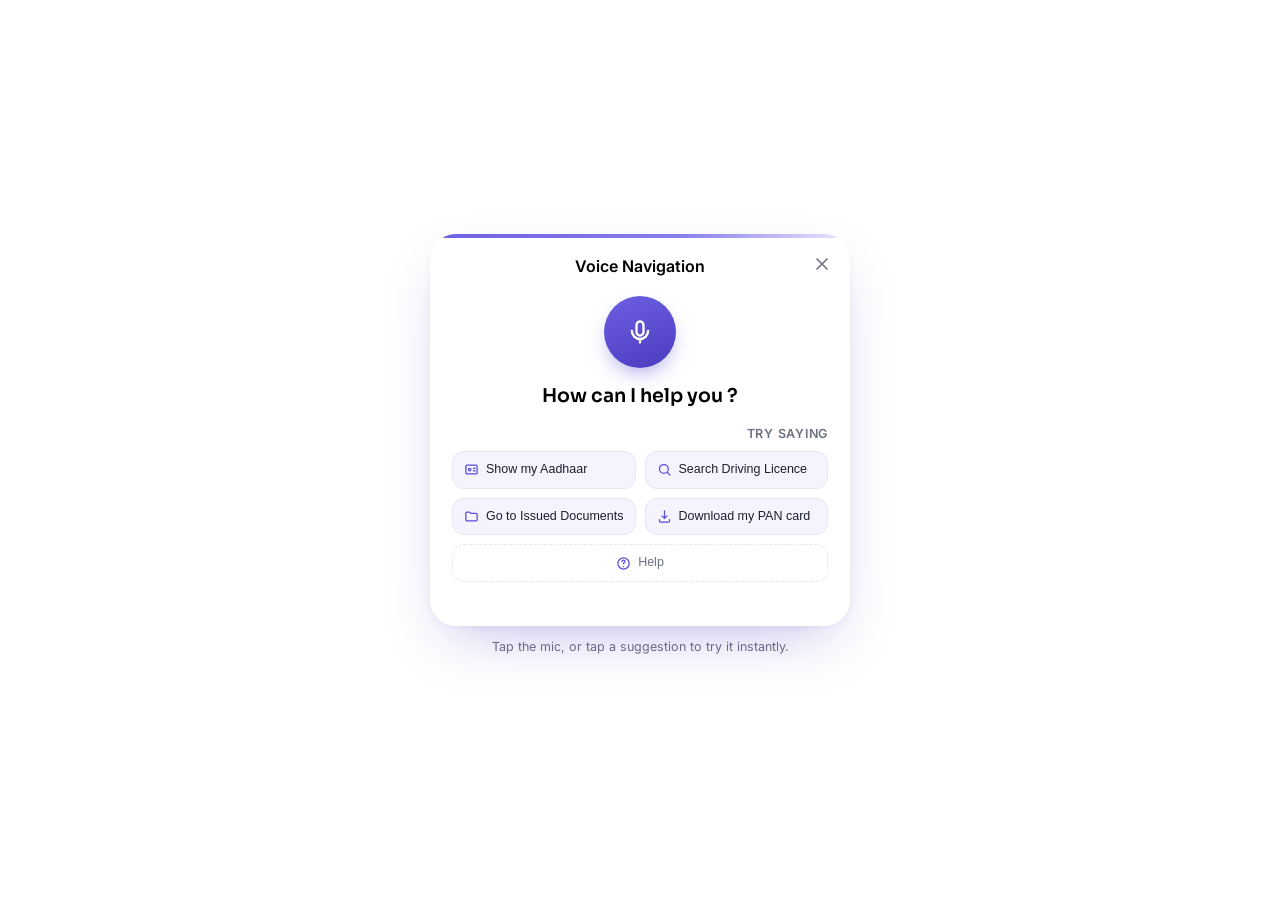
==== voice-ui/index.html @ 9d2f9cb1 "screens" ====
<!DOCTYPE html>
<html lang="en">
<head>
<meta charset="UTF-8">
<meta name="viewport" content="width=device-width, initial-scale=1.0">
<title>Voice Navigation</title>
<link rel="preconnect" href="https://fonts.googleapis.com">
<link rel="preconnect" href="https://fonts.gstatic.com" crossorigin>
<link href="https://fonts.googleapis.com/css2?family=Sora:wght@500;600;700&family=Inter:wght@400;500;600&display=swap" rel="stylesheet">
<link rel="stylesheet" href="style.css">
</head>
<body class="flex items-center justify-center py-40px min-h-100vh">

<div class="stage">
  <div class="card relative w-full bg-white rounded-26px shadow-lg min-h-392px" id="card">

    <!-- IDLE -->
    <div class="panel flex-col items-center text-center" id="panel-idle">
      <div class="card-header flex items-center justify-between mb-4px">
        <span class="card-title font-weight-600">Voice Navigation</span>
        <button class="close-btn border-0 bg-transparent cursor-pointer p-0" aria-label="Close" id="closeBtn">
        
          <svg viewBox="0 0 24 24" fill="none" stroke="currentColor" stroke-width="2" stroke-linecap="round" stroke-linejoin="round" class="w-20px h-20px text-ink-500">
            <path d="M18 6 6 18M6 6l12 12"/>
          </svg>
       </button>
      </div>

      <button class="idle-avatar relative rounded-full bg-gradient-purple flex-center cursor-pointer border-0 p-0 w-72px h-72px m-16px-0 shadow-md" id="micAvatar" aria-label="Start voice navigation">
        <svg viewBox="0 0 24 24" fill="none" stroke="white" stroke-width="2" stroke-linecap="round" stroke-linejoin="round" class="w-28px h-28px">
          <path d="M12 15a3 3 0 0 0 3-3V6a3 3 0 0 0-6 0v6a3 3 0 0 0 3 3Z"/>
          <path d="M19 11a7 7 0 0 1-14 0M12 18v3"/>
        </svg>
      </button>

      <h2 class="heading font-600-19px m-0-0-18px">How can I help you ?</h2>

      <span class="try-label ml-auto font-12-5px font-weight-600 text-ink-500 text-uppercase tracking-06em mb-10px">Try saying</span>
      <div class="chip-grid w-full grid grid-cols-2 gap-9px mb-9px" id="chipGrid">
        <button class="chip flex items-center gap-7px p-11px bg-purple-050 border-1px rounded-12px font-12-5px font-weight-500 text-ink-900 text-left cursor-pointer transition-all line-height-1-25" data-command="Show my Aadhaar">
          <svg viewBox="0 0 24 24" fill="none" stroke="currentColor" stroke-width="2" stroke-linecap="round" stroke-linejoin="round" class="w-15px h-15px shrink-0 text-purple-600"><rect x="3" y="5" width="18" height="14" rx="2"/><circle cx="9" cy="12" r="2"/><path d="M15 10h3M15 14h3"/></svg>
          Show my Aadhaar
        </button>
        <button class="chip flex items-center gap-7px p-11px bg-purple-050 border-1px rounded-12px font-12-5px font-weight-500 text-ink-900 text-left cursor-pointer transition-all line-height-1-25" data-command="Search Driving Licence">
          <svg viewBox="0 0 24 24" fill="none" stroke="currentColor" stroke-width="2" stroke-linecap="round" stroke-linejoin="round" class="w-15px h-15px shrink-0 text-purple-600"><circle cx="11" cy="11" r="7"/><path d="m21 21-4.3-4.3"/></svg>
          Search Driving Licence
        </button>
        <button class="chip flex items-center gap-7px p-11px bg-purple-050 border-1px rounded-12px font-12-5px font-weight-500 text-ink-900 text-left cursor-pointer transition-all line-height-1-25" data-command="Go to Issued Documents">
          <svg viewBox="0 0 24 24" fill="none" stroke="currentColor" stroke-width="2" stroke-linecap="round" stroke-linejoin="round" class="w-15px h-15px shrink-0 text-purple-600"><path d="M3 7a2 2 0 0 1 2-2h4l2 2h8a2 2 0 0 1 2 2v8a2 2 0 0 1-2 2H5a2 2 0 0 1-2-2Z"/></svg>
          Go to Issued Documents
        </button>
        <button class="chip flex items-center gap-7px p-11px bg-purple-050 border-1px rounded-12px font-12-5px font-weight-500 text-ink-900 text-left cursor-pointer transition-all line-height-1-25" data-command="Download my PAN card">
          <svg viewBox="0 0 24 24" fill="none" stroke="currentColor" stroke-width="2" stroke-linecap="round" stroke-linejoin="round" class="w-15px h-15px shrink-0 text-purple-600"><path d="M12 3v12m0 0 4-4m-4 4-4-4"/><path d="M4 17v2a2 2 0 0 0 2 2h12a2 2 0 0 0 2-2v-2"/></svg>
          Download my PAN card
        </button>
        <button class="chip chip-help flex items-center justify-center grid-full gap-7px p-11px bg-transparent border-1px border-dashed rounded-12px font-12-5px font-weight-500 text-ink-500 text-left cursor-pointer transition-all line-height-1-25" data-command="Help">
          <svg viewBox="0 0 24 24" fill="none" stroke="currentColor" stroke-width="2" stroke-linecap="round" stroke-linejoin="round" class="w-15px h-15px shrink-0 text-purple-600"><circle cx="12" cy="12" r="9"/><path d="M9.5 9a2.5 2.5 0 0 1 5 0c0 1.5-2.5 1.5-2.5 3.5"/><path d="M12 17h.01"/></svg>
          Help
        </button>
      </div>
    </div>

    <!-- LISTENING -->
    <div class="panel flex-col items-center" id="panel-listening" hidden>
      <div class="card-header flex items-center justify-between mb-4px">
        <span class="card-title font-weight-600">Voice Navigation</span>
        <button class="close-btn border-0 bg-transparent cursor-pointer p-0 " aria-label="Close" id="closeBtn2">
          <svg viewBox="0 0 24 24" fill="none" stroke="currentColor" stroke-width="2" stroke-linecap="round" stroke-linejoin="round" class="w-20px h-20px text-ink-500">
            <path d="M18 6 6 18M6 6l12 12"/>
          </svg>
        </button>
      </div>

      <div class="sonar relative w-150px h-150px flex items-center justify-center m-18px-0-20px" id="sonar">
        <div class="sonar-ring absolute rounded-full bg-purple-400 m-0 inset-0 opacity-0 r1"></div>
        <div class="sonar-ring absolute rounded-full bg-purple-400 m-0 inset-0 opacity-0 r2"></div>
        <div class="sonar-ring absolute rounded-full bg-purple-400 m-0 inset-0 opacity-0 r3"></div>
        <div class="mic-core relative rounded-full bg-gradient-purple flex-center cursor-pointer w-74px h-74px shadow-avatar z-2">
          <svg viewBox="0 0 24 24" fill="none" stroke="white" stroke-width="2" stroke-linecap="round" stroke-linejoin="round" class="w-30px h-30px">
            <path d="M12 15a3 3 0 0 0 3-3V6a3 3 0 0 0-6 0v6a3 3 0 0 0 3 3Z"/>
            <path d="M19 11a7 7 0 0 1-14 0M12 18v3"/>
          </svg>
        </div>
      </div>

      <div class="wave-bars flex items-end gap-4px h-16px mb-6px" aria-hidden="true">
        <span class="w-3px rounded-2px bg-purple-500 animate-wave" style="--delay: 0s;"></span>
        <span class="w-3px rounded-2px bg-purple-500 animate-wave" style="--delay: 0.1s;"></span>
        <span class="w-3px rounded-2px bg-purple-500 animate-wave" style="--delay: 0.2s;"></span>
        <span class="w-3px rounded-2px bg-purple-500 animate-wave" style="--delay: 0.3s;"></span>
        <span class="w-3px rounded-2px bg-purple-500 animate-wave" style="--delay: 0.4s;"></span>
      </div>

      <h2 class="heading font-600-19px mb-2px">Listening...</h2>
      <p class="sub-text font-13-5px text-ink-500 m-2px-0-22px" id="listeningSub">Please say a command</p>

      <button class="cancel-btn font-600-13-5px flex items-center gap-7px px-20px rounded-full-lg border-1-5px bg-white text-ink-900 cursor-pointer transition-btn" id="cancelBtn">
        <svg viewBox="0 0 24 24" fill="none" stroke="currentColor" stroke-width="2" stroke-linecap="round" class="w-14px h-14px"><path d="M18 6 6 18M6 6l12 12"/></svg>
        Cancel
      </button>
    </div>

    <!-- VERIFICATION (Step 3) -->
    <div class="panel flex-col items-center" id="panel-verification" hidden>
      <div class="card-header flex items-center justify-between mb-4px">
        <span class="card-title font-weight-600">Voice Navigation</span>
        <button class="close-btn  border-0 bg-transparent cursor-pointer p-0" aria-label="Close" id="closeBtn3">
          <svg viewBox="0 0 24 24" fill="none" stroke="currentColor" stroke-width="2" stroke-linecap="round" stroke-linejoin="round" class="w-20px h-20px text-ink-500">
            <path d="M18 6 6 18M6 6l12 12"/>
          </svg>
        </button>
      </div>

      <span class="verify-label font-12-5px font-weight-600 text-ink-500 text-uppercase tracking-06em mb-10px mt-20px">You said:</span>
      <p class="verify-text font-600-16px text-purple-600 mb-16px text-center" id="verifyText">Show my Aadhaar</p>

      <div class="waveform flex items-center justify-center gap-2px h-32px mb-24px" aria-hidden="true">
        <span class="wave-bar w-3px h-12px rounded-2px bg-purple-600 animate-wave" style="--delay: 0s;"></span>
        <span class="wave-bar w-3px h-18px rounded-2px bg-purple-600 animate-wave" style="--delay: 0.1s;"></span>
        <span class="wave-bar w-3px h-24px rounded-2px bg-purple-600 animate-wave" style="--delay: 0.2s;"></span>
        <span class="wave-bar w-3px h-28px rounded-2px bg-purple-600 animate-wave" style="--delay: 0.3s;"></span>
        <span class="wave-bar w-3px h-32px rounded-2px bg-purple-600 animate-wave" style="--delay: 0.4s;"></span>
        <span class="wave-bar w-3px h-28px rounded-2px bg-purple-600 animate-wave" style="--delay: 0.5s;"></span>
        <span class="wave-bar w-3px h-24px rounded-2px bg-purple-600 animate-wave" style="--delay: 0.6s;"></span>
        <span class="wave-bar w-3px h-18px rounded-2px bg-purple-600 animate-wave" style="--delay: 0.7s;"></span>
        <span class="wave-bar w-3px h-12px rounded-2px bg-purple-600 animate-wave" style="--delay: 0.8s;"></span>
      </div>

      <div class="verify-actions flex items-center gap-12px w-full justify-center">
        <button class="verify-btn verify-retry flex items-center justify-center gap-6px px-24px py-10px rounded-full-lg border-1-5px bg-white text-ink-900 font-600-13-5px cursor-pointer transition-btn" id="retryBtn">
          <svg viewBox="0 0 24 24" fill="none" stroke="currentColor" stroke-width="2" stroke-linecap="round" stroke-linejoin="round" class="w-14px h-14px"><polyline points="1 4 1 10 7 10"/><polyline points="23 20 23 14 17 14"/><path d="M20.49 9A9 9 0 0 0 5.64 5.64M3.51 15A9 9 0 0 0 18.36 18.36"/></svg>
          Try Again
        </button>
        <button class="verify-btn verify-continue flex items-center justify-center gap-6px px-24px py-10px rounded-full-lg border-0 bg-gradient-purple text-white font-600-13-5px cursor-pointer transition-btn" id="continueBtn">
          <svg viewBox="0 0 24 24" fill="none" stroke="currentColor" stroke-width="2" stroke-linecap="round" stroke-linejoin="round" class="w-14px h-14px"><circle cx="12" cy="12" r="10"/><polyline points="12 16 16 12 12 8"/><line x1="8" y1="12" x2="16" y2="12"/></svg>
          Continue
        </button>
      </div>
    </div>

    <!-- RESULT (Step 4) -->
    <div class="panel flex-col items-center" id="panel-result" hidden>
      <div class="card-header flex items-center justify-between mb-4px">
        <span class="card-title font-weight-600">Voice Navigation</span>
        <button class="close-btn border-0 bg-transparent cursor-pointer p-0" aria-label="Close" id="closeBtn4">
          <svg viewBox="0 0 24 24" fill="none" stroke="currentColor" stroke-width="2" stroke-linecap="round" stroke-linejoin="round" class="w-20px h-20px text-ink-500">
            <path d="M18 6 6 18M6 6l12 12"/>
          </svg>
        </button>
      </div>

      <div class="result-icon-wrapper flex items-center justify-center w-88px h-88px m-12px-0-16px bg-success-050 rounded-full">
        <svg viewBox="0 0 24 24" fill="none" stroke="currentColor" stroke-width="2.4" stroke-linecap="round" stroke-linejoin="round" class="w-36px h-36px text-success animate-checkmark">
          <path d="M20 6 9 17l-5-5"/>
        </svg>
      </div>

      <p class="result-command font-600-16px text-ink-900 m-0-0-4px" id="resultCommand">Opening Driving Licence</p>
      <p class="result-sub font-13-5px text-ink-500 mb-20px">Please wait...</p>

      <div class="loader-dots flex items-center justify-center gap-6px">
        <span class="loader-dot w-8px h-8px rounded-full bg-purple-500 animate-bounce" style="animation-delay: 0s;"></span>
        <span class="loader-dot w-8px h-8px rounded-full bg-purple-500 animate-bounce" style="animation-delay: 0.2s;"></span>
        <span class="loader-dot w-8px h-8px rounded-full bg-purple-500 animate-bounce" style="animation-delay: 0.4s;"></span>
      </div>
    </div>

  </div>

  <p class="caption font-12-5px text-ink-500 text-center">Tap the mic, or tap a suggestion to try it instantly.</p>
</div>

<script src="script.js"></script>
<script src="speech.js"></script>
</body>
</html>
---- voice-ui/style.css ----
:root { --purple-700: #4B3CBF; --purple-600: #5B4CD6; --purple-500: #6E60E3; --purple-400: #8A7EEB; --purple-100: #ECE8FC; --purple-050: #F5F3FE; --ink-900: #1C1F2E; --ink-500: #6B7180; --ink-300: #B9BDCB; --line: #E7E5F5; --white: #FFFFFF; --success: #25B172; }
*{ box-sizing: border-box; }
.flex { display: flex; }
.flex-col { display: flex; flex-direction: column; }
.flex-center { display: flex; align-items: center; justify-content: center; }
.grid { display: grid; }
.block { display: block; }
.inline-block { display: inline-block; }
.relative { position: relative; }
.absolute { position: absolute; }
.inset-0 { inset: 0; }

.items-center { align-items: center; }
.items-end { align-items: flex-end; }
.justify-center { justify-content: center; }
.justify-between { justify-content: space-between; }
.gap-0 { gap: 0; }
.gap-2px { gap: 2px; }
.gap-3px { gap: 3px; }
.gap-4px { gap: 4px; }
.gap-6px { gap: 6px; }
.gap-7px { gap: 7px; }
.gap-9px { gap: 9px; }
.gap-12px { gap: 12px; }


.grid-cols-2 { grid-template-columns: 1fr 1fr; }
.grid-full { grid-column: 1 / -1; }



.w-72px { width: 72px; }
.w-74px { width: 74px; }
.w-150px { width: 150px; }
.w-2px { width: 2px; }
.w-3px { width: 3px; }
.w-8px { width: 8px; }
.w-14px { width: 14px; }
.w-15px { width: 15px; }
.w-20px { width: 20px; }
.w-28px { width: 28px; }
.w-30px { width: 30px; }
.w-32px { width: 32px; }
.w-36px { width: 36px; }

.w-80px { width: 80px; }
.w-88px { width: 88px; }
.w-150px { width: 150px; }

.h-8px { height: 8px; }
.h-12px { height: 12px; }
.h-16px { height: 16px; }
.h-18px { height: 18px; }
.h-20px { height: 20px; }
.h-24px { height: 24px; }
.h-28px { height: 28px; }
.h-32px { height: 32px; }
.h-5px { height: 5px; }
.h-72px { height: 72px; }
.h-74px { height: 74px; }
.h-80px { height: 80px; }
.h-88px { height: 88px; }
.h-150px { height: 150px; }
.h-100vh { height: 100vh; }
.min-h-392px { min-height: 392px; }
.min-h-100vh { min-height: 100vh; }
.z-2 { z-index: 2; }

.p-0 { padding: 0; }
.p-10px { padding: 10px; }
.p-11px { padding: 10px 11px; }
.p-20px { padding: 20px; }
.px-20px { padding-left: 20px; padding-right: 20px; }
.px-24px { padding-left: 24px; padding-right: 24px; }
.py-10px { padding-top: 10px; padding-bottom: 10px; }
.py-40px { padding-top: 40px; padding-bottom: 40px; }


.m-0 { margin: 0; }
.m-4px { margin-bottom: 4px; }
.m-12px-0-16px { margin: 12px 0 16px; }
.m-16px-0 { margin: 16px 0; }
.m-16px-0-18px { margin: 16px 0 18px; }
.m-18px-0-20px { margin: 18px 0 20px; }
.m-2px-0-22px { margin: 2px 0 22px; }
.m-0-0-4px { margin: 0 0 4px; }
.m-0-0-6px { margin: 0 0 6px; }
.m-0-0-18px { margin: 0 0 18px; }
.m-0-0-24px { margin: 0 0 24px; }
.mt-0 { margin-top: 0; }
.mt-20px { margin-top: 20px; }
.mb-2px { margin-bottom: 2px; }
.mb-4px { margin-bottom: 4px; }
.mb-6px { margin-bottom: 6px; }
.mb-9px { margin-bottom: 9px; }
.mb-10px { margin-bottom: 10px; }
.mb-12px { margin-bottom: 12px; }
.mb-16px { margin-bottom: 16px; }
.mb-18px { margin-bottom: 18px; }
.mb-20px { margin-bottom: 20px; }
.mb-24px { margin-bottom: 24px; }
.mb-30px { margin-bottom: 30px; }
.ml-auto { margin-left: auto; }


.rounded-0 { border-radius: 0; }
.rounded-1px { border-radius: 1px; }
.rounded-2px { border-radius: 2px; }
.rounded-12px { border-radius: 12px; }
.rounded-26px { border-radius: 26px; }
.rounded-full { border-radius: 50%; }
.rounded-full-lg { border-radius: 999px; }


.border-0 { border: none; }
.border-1px { border: 1px solid var(--line); }
.border-1-5px { border: 1.5px solid var(--line); }
.border-dashed { border-style: dashed; }

.text-white { color: var(--white); }
.text-ink-900 { color: var(--ink-900); }
.text-ink-500 { color: var(--ink-500); }
.text-purple-500 { color: var(--purple-500); }
.text-purple-600 { color: var(--purple-600); }
.text-success { color: var(--success); }

.bg-purple-050 { background: var(--purple-050); }
.bg-purple-100 { background: var(--purple-100); }
.bg-purple-300 { background: var(--purple-400); opacity: 0.6; }
.bg-purple-400 { background: var(--purple-400); }
.bg-success-050 { background: rgba(37, 177, 114, 0.08); }
.bg-purple-500 { background: var(--purple-500); color: var(--purple-500);}
.bg-purple-600 { background: var(--purple-600); color: var(--purple-600);}
.bg-gradient-purple { background: linear-gradient(160deg, var(--purple-500), var(--purple-700)); }
.bg-gradient-top-purple { background: linear-gradient(90deg, var(--purple-500), var(--purple-400) 60%, var(--purple-100)); }
.bg-transparent { background: transparent; }


.font-inter { font-family: 'Inter', system-ui, sans-serif; }
.font-sora { font-family: 'Sora', sans-serif; }
.font-12-5px { font-size: 12.5px; }
.font-13px { font-size: 13px; }
.font-13-5px { font-size: 13.5px; }
.font-16px { font-size: 16px; }
.font-19px { font-size: 19px; }
.font-weight-400 { font-weight: 400; }
.font-weight-500 { font-weight: 500; }
.font-weight-600 { font-weight: 600; }
.font-weight-700 { font-weight: 700; }
.font-600-19px { font: 600 19px 'Sora', sans-serif; }
.font-600-16px { font: 600 16px 'Sora', sans-serif; }
.font-600-13-5px { font: 600 13.5px 'Inter', sans-serif; }
.text-left { text-align: left; }
.text-center { text-align: center; }
.text-uppercase { text-transform: uppercase; }
.tracking-06em { letter-spacing: .06em; }
.line-height-1-25 { line-height: 1.25; }

.shadow-lg { box-shadow: 0 24px 60px -20px rgba(75, 60, 191, .35), 0 2px 8px rgba(28, 31, 46, .04); }
.shadow-md { box-shadow: 0 10px 22px -8px rgba(91, 76, 214, .6); }
.shadow-avatar { box-shadow: 0 14px 30px -10px rgba(75, 60, 191, .7); }


.cursor-pointer { cursor: pointer; }
.cursor-default { cursor: default; }


.transition-bg { transition: background .15s ease; }
.transition-border { transition: border-color .15s ease; }
.transition-transform { transition: transform .1s ease; }
.transition-all { transition: background .15s ease, border-color .15s ease, transform .1s ease; }
.transition-btn { transition: border-color .15s ease, background .15s ease; }

.animate-bounce { animation: bounce 0.6s ease-in-out infinite; }
.animate-checkmark { animation: checkmark-draw 0.6s ease-out; }
.animate-wave { animation: wave-scale 0.6s ease-in-out infinite; animation-delay: var(--delay, 0s); will-change: transform, opacity; }

.shrink-0 { flex-shrink: 0; }

.opacity-60 { opacity: 0.6; }
.opacity-70 { opacity: 0.7; }
.opacity-80 { opacity: 0.8; }
.opacity-85 { opacity: 0.85; }
.opacity-90 { opacity: 0.9; }
.opacity-100 { opacity: 1; }

.overflow-hidden { overflow: hidden; }


.outline-2-purple-700 { outline: 2px solid var(--purple-700); outline-offset: 3px; }
.outline-2-purple-500 { outline: 2px solid var(--purple-500); outline-offset: 2px; }


body { margin: 0; display: flex; align-items: center; justify-content: center; font-family: 'Inter', system-ui, sans-serif; }

.panel { 
  animation: panel-in .32s cubic-bezier(.2, .7, .3, 1);
}

.panel[hidden] { 
  opacity: 0;
  visibility: hidden;
  pointer-events: none;
  animation: none;
}

.panel:not([hidden]) {
  opacity: 1;
  visibility: visible;
  pointer-events: auto;
}

.panel[hidden] { display: none; }
.idle-avatar { animation: idle-pulse 1.6s ease-in-out infinite; }

@keyframes panel-in {
  from { opacity: 0; transform: translateY(6px) scale(.98); }
  to { opacity: 1; transform: translateY(0) scale(1); }
}

.sonar-ring { animation: sonar-pulse 2.8s ease-out infinite; }
.sonar-ring.r2 { animation-delay: .7s; }
.sonar-ring.r3 { animation-delay: 1.4s; }

@keyframes sonar-pulse {
  0% { transform: scale(.42); opacity: .45; }
  100% { transform: scale(1); opacity: 0; }
}
.wave-bars { display: flex; align-items: flex-end; gap: 4px; height: 16px; }
.wave-bars span { 
  animation: wave-bounce 1s ease-in-out infinite;
  animation-delay: var(--delay, 0s);
}

.wave-bar { 
  animation: wave-scale 0.6s ease-in-out infinite;
  animation-delay: var(--delay, 0s);
  transform-origin: bottom;
  will-change: transform, opacity;
}

@keyframes wave-bounce {
  0%, 100% { height: 5px; }
  50% { height: 16px; }
}

@keyframes bounce {
  0%, 100% { transform: translateY(0); }
  50% { transform: translateY(-10px); }
}

@keyframes checkmark-draw {
  0% { stroke-dashoffset: 60; opacity: 0; }
  100% { stroke-dashoffset: 0; opacity: 1; }
}

@keyframes waveform-pulse {
  0%, 100% { opacity: 0.4; }
  50% { opacity: 1; }
}

@keyframes wave-scale {
  0%, 100% { transform: scaleY(0.3); opacity: 0.5; }
  50% { transform: scaleY(1); opacity: 1; }
}
.card { padding: 22px 22px 26px; overflow: hidden; position: relative; }
.card::before { content: ""; position: absolute; inset: 0 0 auto 0; height: 4px; background: linear-gradient(90deg, var(--purple-500), var(--purple-400) 60%, var(--purple-100)); }

.card-header { z-index: 1; }

/* Close Button */
.close-btn {  position: absolute; top: 18px; right: 18px; width: 24px; height: 24px; display: flex;align-items: center;justify-content: flex-end; margin: 0;padding: 0; border: none;background: transparent;cursor: pointer; z-index: 10;border-radius: 6px;transition: background-color 0.15s ease, color 0.15s ease;
}

.close-btn:hover { 
  background-color: var(--purple-050);
  color: var(--ink-900);
}

.close-btn:focus-visible {
  outline: 2px solid var(--purple-500);
  outline-offset: 2px;
}

/* Verification Panel (Step 3) */
.verify-label { display: block; letter-spacing: 0.06em; }

.verify-text { word-break: break-word; max-width: 100%; }

.waveform { align-items: flex-end; }
.waveform .wave-bar { animation: wave-scale 0.8s ease-in-out infinite; animation-delay: var(--delay, 1s); transform-origin: bottom; }

.verify-actions { flex-wrap: nowrap; }

.verify-btn { font-size: 13.5px; font-weight: 600; transition: all 0.15s ease; }
.verify-retry { border: 1.5px solid var(--line); }
.verify-retry:hover { border-color: var(--ink-300); background: var(--purple-050); }
.verify-retry:focus-visible { outline: 2px solid var(--purple-500); outline-offset: 2px; }

.verify-continue:hover { background: linear-gradient(160deg, #7B6AE8, #5B2BA8); }
.verify-continue:focus-visible { outline: 2px solid var(--purple-700); outline-offset: 3px; }

.result-icon-wrapper { box-shadow: inset 0 0 0 1px rgba(37, 177, 114, 0.15); animation: result-fade-in 0.5s ease-out; }

.result-command { line-height: 1.4; }

.loader-dots { height: 16px; }
.loader-dot { opacity: 0.6; }

@keyframes result-fade-in {
  from { opacity: 0; transform: scale(0.8); }
  to { opacity: 1; transform: scale(1); }
}
.chip:hover { background: var(--purple-100); border-color: var(--purple-400); }
.chip:active { transform: scale(.97); }
.chip:focus-visible { outline: 2px solid var(--purple-500); outline-offset: 2px; }
.chip svg { color: var(--purple-600); }
.chip-help:hover { color: var(--ink-900); background: var(--purple-050); }

.idle-avatar:focus-visible { outline: 2px solid var(--purple-700); outline-offset: 3px; }

.cancel-btn:hover { border-color: var(--ink-300); background: var(--purple-050); }
.cancel-btn:focus-visible { outline: 2px solid var(--purple-500); outline-offset: 2px; }

@media (prefers-reduced-motion: reduce) {
  .sonar-ring, .wave-bars span, .panel, .idle-avatar::after { animation: none !important; }
}
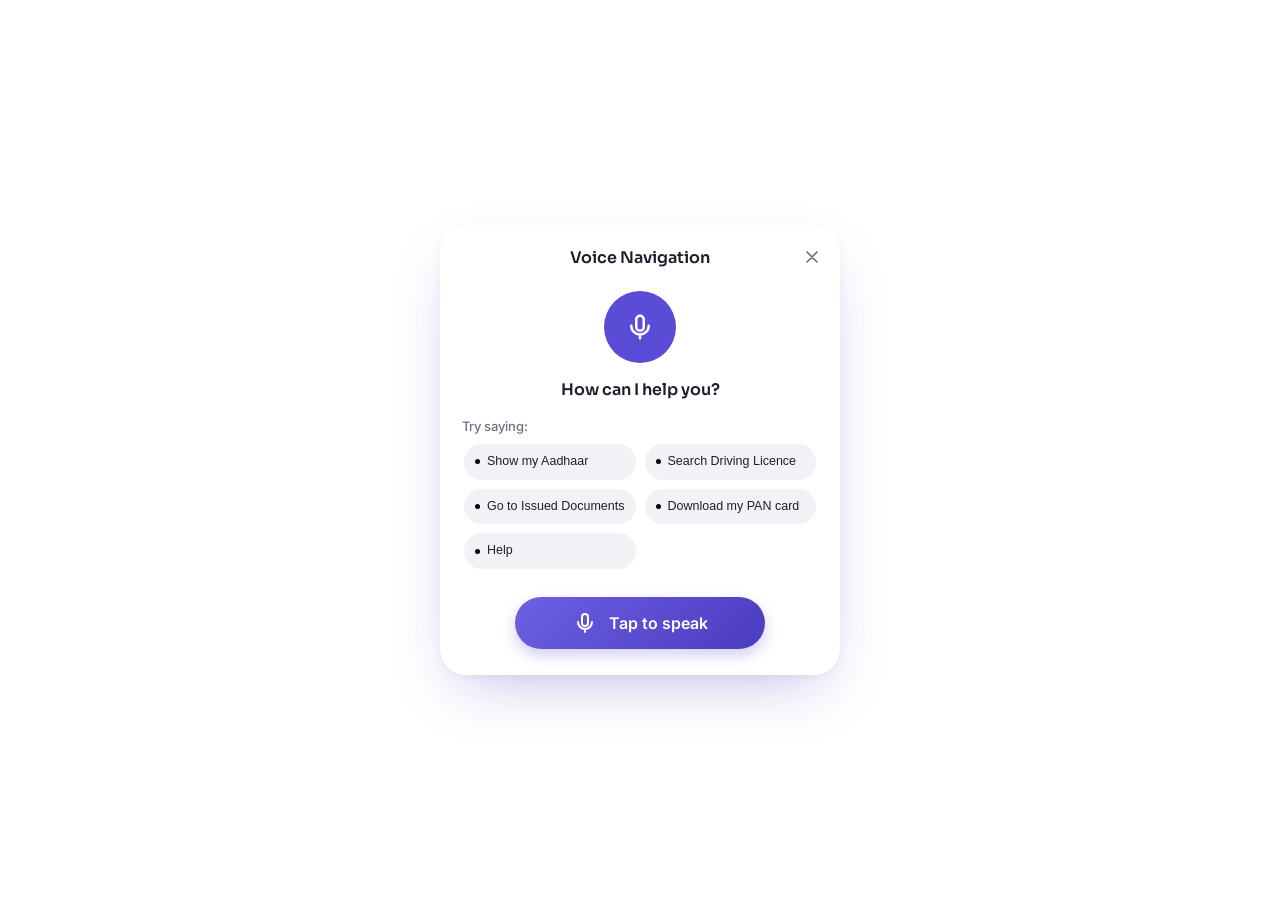
==== commit 04341842: "changes suggested on 30.09" ====
--- a/voice-ui/index.html
+++ b/voice-ui/index.html
@@ -10,166 +10,109 @@
 <link rel="stylesheet" href="style.css">
 </head>
 <body class="flex items-center justify-center py-40px min-h-100vh">
-
 <div class="stage">
   <div class="card relative w-full bg-white rounded-26px shadow-lg min-h-392px" id="card">
 
     <!-- IDLE -->
-    <div class="panel flex-col items-center text-center" id="panel-idle">
-      <div class="card-header flex items-center justify-between mb-4px">
-        <span class="card-title font-weight-600">Voice Navigation</span>
-        <button class="close-btn border-0 bg-transparent cursor-pointer p-0" aria-label="Close" id="closeBtn">
-        
-          <svg viewBox="0 0 24 24" fill="none" stroke="currentColor" stroke-width="2" stroke-linecap="round" stroke-linejoin="round" class="w-20px h-20px text-ink-500">
-            <path d="M18 6 6 18M6 6l12 12"/>
-          </svg>
-       </button>
+<div class="panel flex-col items-center text-center" id="panel-idle">
+  <div class="card-header w-full flex items-center justify-center mb-16px">
+    <span class="card-title font-600-16px">Voice Navigation</span>
+    <button class="close-btn border-0 bg-transparent cursor-pointer p-0" aria-label="Close" id="closeBtn">
+      <svg viewBox="0 0 24 24" fill="none" stroke="currentColor" stroke-width="2" stroke-linecap="round" stroke-linejoin="round" class="w-20px h-20px text-ink-500">
+        <path d="M18 6 6 18M6 6l12 12"/>
+      </svg>
+    </button>
+  </div>
+  <div class="flex-center rounded-full bg-purple-600 w-72px h-72px mb-16px" aria-hidden="true">
+    <svg viewBox="0 0 24 24" fill="none" stroke="white" stroke-width="2" stroke-linecap="round" stroke-linejoin="round" class="w-30px h-30px">
+      <path d="M12 15a3 3 0 0 0 3-3V6a3 3 0 0 0-6 0v6a3 3 0 0 0 3 3Z"/>
+      <path d="M19 11a7 7 0 0 1-14 0"/><path d="M12 18v3"/>
+    </svg>
+  </div>
+
+  <h2 class="heading font-600-16px m-0-0-18px">How can I help you?</h2>
+
+  <span class="try-label font-13px font-weight-500 text-ink-500 mb-10px">Try saying:</span>
+  <div class="chip-grid w-full grid grid-cols-2 gap-9px mb-20px" id="chipGrid">
+    <button class="chip flex items-center gap-7px p-11px border-0 rounded-full-lg font-12-5px font-weight-500 text-ink-900 text-left cursor-pointer transition-all line-height-1-25" data-command="Show my Aadhaar">
+     <svg width="8" height="8" viewBox="0 0 8 8"><circle cx="4" cy="4" r="4" fill="black"/></svg>Show my Aadhaar</button>
+    <button class="chip flex items-center gap-7px p-11px border-0 rounded-full-lg font-12-5px font-weight-500 text-ink-900 text-left cursor-pointer transition-all line-height-1-25" data-command="Search Driving Licence">
+      <svg width="8" height="8" viewBox="0 0 8 8"><circle cx="4" cy="4" r="4" fill="black"/></svg>Search Driving Licence </button>
+    <button class="chip flex items-center gap-7px p-11px border-0 rounded-full-lg font-12-5px font-weight-500 text-ink-900 text-left cursor-pointer transition-all line-height-1-25" data-command="Go to Issued Documents">
+      <svg width="8" height="8" viewBox="0 0 8 8"><circle cx="4" cy="4" r="4" fill="black"/></svg>Go to Issued Documents </button>
+    <button class="chip flex items-center gap-7px p-11px border-0 rounded-full-lg font-12-5px font-weight-500 text-ink-900 text-left cursor-pointer transition-all line-height-1-25" data-command="Download my PAN card">
+      <svg width="8" height="8" viewBox="0 0 8 8"><circle cx="4" cy="4" r="4" fill="black"/></svg>Download my PAN card </button>
+    <button class="chip flex items-center gap-7px p-11px border-0 rounded-full-lg font-12-5px font-weight-500 text-ink-900 text-left cursor-pointer transition-all line-height-1-25" data-command="Help">
+      <svg width="8" height="8" viewBox="0 0 8 8"><circle cx="4" cy="4" r="4" fill="black"/></svg>Help</button>
+  </div>
+  <button class="speak-btn" id="micAvatar" type="button">
+    <svg viewBox="0 0 24 24" fill="none" stroke="white" stroke-width="2" stroke-linecap="round" stroke-linejoin="round" class="mic-icon">
+      <path d="M12 15a3 3 0 0 0 3-3V6a3 3 0 0 0-6 0v6a3 3 0 0 0 3 3Z"/>
+      <path d="M19 11a7 7 0 0 1-14 0"/><path d="M12 18v3"/>
+    </svg>
+    <span>Tap to speak</span>
+  </button>
+</div>
+    <!-- LISTENING -->
+    <div class="panel" id="panel-listening" hidden>
+      <div class="card-header"><span class="card-title">Voice Navigation</span>
+        <button class="close-btn border-0 bg-transparent cursor-pointer p-0" aria-label="Close" id="closeBtn2"><svg viewBox="0 0 24 24" fill="none" stroke="currentColor" stroke-width="2" stroke-linecap="round" stroke-linejoin="round" class="w-20px h-20px text-ink-500"><path d="M18 6 6 18M6 6l12 12"/></svg></button>
       </div>
+      <div class="sonar relative flex items-center justify-center" id="sonar">
+        <div class="sonar-ring absolute rounded-full bg-purple-400 inset-0 r1"></div>
+        <div class="sonar-ring absolute rounded-full bg-purple-400 inset-0 r2"></div>
+        <div class="sonar-ring absolute rounded-full bg-purple-400 inset-0 r3"></div>
+        <div class="mic-core relative rounded-full bg-gradient-purple flex-center shadow-avatar">
+          <svg viewBox="0 0 24 24" fill="none" stroke="white" stroke-width="2" stroke-linecap="round" stroke-linejoin="round"><path d="M12 15a3 3 0 0 0 3-3V6a3 3 0 0 0-6 0v6a3 3 0 0 0 3 3Z"/><path d="M19 11a7 7 0 0 1-14 0M12 18v3"/></svg>
+        </div>
+      </div>
+      <h2 class="heading">Listening...</h2>
+      <p class="sub-text" id="listeningSub">Please say a command</p>
+      <button class="cancel-btn flex items-center gap-7px rounded-full-lg border-1-5px cursor-pointer transition-btn" id="cancelBtn">
+        <svg viewBox="0 0 24 24" fill="none" stroke="currentColor" stroke-width="2" stroke-linecap="round" class="w-14px h-14px"><path d="M18 6 6 18M6 6l12 12"/></svg>Cancel
+      </button>
+    </div>
 
-      <button class="idle-avatar relative rounded-full bg-gradient-purple flex-center cursor-pointer border-0 p-0 w-72px h-72px m-16px-0 shadow-md" id="micAvatar" aria-label="Start voice navigation">
-        <svg viewBox="0 0 24 24" fill="none" stroke="white" stroke-width="2" stroke-linecap="round" stroke-linejoin="round" class="w-28px h-28px">
-          <path d="M12 15a3 3 0 0 0 3-3V6a3 3 0 0 0-6 0v6a3 3 0 0 0 3 3Z"/>
-          <path d="M19 11a7 7 0 0 1-14 0M12 18v3"/>
-        </svg>
-      </button>
-
-      <h2 class="heading font-600-19px m-0-0-18px">How can I help you ?</h2>
-
-      <span class="try-label ml-auto font-12-5px font-weight-600 text-ink-500 text-uppercase tracking-06em mb-10px">Try saying</span>
-      <div class="chip-grid w-full grid grid-cols-2 gap-9px mb-9px" id="chipGrid">
-        <button class="chip flex items-center gap-7px p-11px bg-purple-050 border-1px rounded-12px font-12-5px font-weight-500 text-ink-900 text-left cursor-pointer transition-all line-height-1-25" data-command="Show my Aadhaar">
-          <svg viewBox="0 0 24 24" fill="none" stroke="currentColor" stroke-width="2" stroke-linecap="round" stroke-linejoin="round" class="w-15px h-15px shrink-0 text-purple-600"><rect x="3" y="5" width="18" height="14" rx="2"/><circle cx="9" cy="12" r="2"/><path d="M15 10h3M15 14h3"/></svg>
-          Show my Aadhaar
+    <!-- YOU SAID -->
+    <div class="panel" id="panel-verification" hidden>
+      <div class="card-header"><span class="card-title">Voice Navigation</span>
+        <button class="close-btn border-0 bg-transparent cursor-pointer p-0" aria-label="Close" id="closeBtn3"><svg viewBox="0 0 24 24" fill="none" stroke="currentColor" stroke-width="2" stroke-linecap="round" stroke-linejoin="round" class="w-20px h-20px text-ink-500"><path d="M18 6 6 18M6 6l12 12"/></svg></button>
+      </div>
+      <span class="verify-label">You said:</span>
+      <p class="verify-text" id="verifyText">Show my Aadhaar</p>
+      <div class="waveform" aria-hidden="true"></div>
+      <div class="verify-actions flex items-center">
+        <button class="verify-btn verify-retry flex items-center justify-center gap-6px border-1-5px cursor-pointer" id="retryBtn">
+          <svg viewBox="0 0 24 24" fill="none" stroke="currentColor" stroke-width="2" stroke-linecap="round" stroke-linejoin="round" class="w-14px h-14px"><polyline points="1 4 1 10 7 10"/><path d="M3.51 15a9 9 0 1 0 2.13-9.36L1 10"/></svg>Try Again
         </button>
-        <button class="chip flex items-center gap-7px p-11px bg-purple-050 border-1px rounded-12px font-12-5px font-weight-500 text-ink-900 text-left cursor-pointer transition-all line-height-1-25" data-command="Search Driving Licence">
-          <svg viewBox="0 0 24 24" fill="none" stroke="currentColor" stroke-width="2" stroke-linecap="round" stroke-linejoin="round" class="w-15px h-15px shrink-0 text-purple-600"><circle cx="11" cy="11" r="7"/><path d="m21 21-4.3-4.3"/></svg>
-          Search Driving Licence
-        </button>
-        <button class="chip flex items-center gap-7px p-11px bg-purple-050 border-1px rounded-12px font-12-5px font-weight-500 text-ink-900 text-left cursor-pointer transition-all line-height-1-25" data-command="Go to Issued Documents">
-          <svg viewBox="0 0 24 24" fill="none" stroke="currentColor" stroke-width="2" stroke-linecap="round" stroke-linejoin="round" class="w-15px h-15px shrink-0 text-purple-600"><path d="M3 7a2 2 0 0 1 2-2h4l2 2h8a2 2 0 0 1 2 2v8a2 2 0 0 1-2 2H5a2 2 0 0 1-2-2Z"/></svg>
-          Go to Issued Documents
-        </button>
-        <button class="chip flex items-center gap-7px p-11px bg-purple-050 border-1px rounded-12px font-12-5px font-weight-500 text-ink-900 text-left cursor-pointer transition-all line-height-1-25" data-command="Download my PAN card">
-          <svg viewBox="0 0 24 24" fill="none" stroke="currentColor" stroke-width="2" stroke-linecap="round" stroke-linejoin="round" class="w-15px h-15px shrink-0 text-purple-600"><path d="M12 3v12m0 0 4-4m-4 4-4-4"/><path d="M4 17v2a2 2 0 0 0 2 2h12a2 2 0 0 0 2-2v-2"/></svg>
-          Download my PAN card
-        </button>
-        <button class="chip chip-help flex items-center justify-center grid-full gap-7px p-11px bg-transparent border-1px border-dashed rounded-12px font-12-5px font-weight-500 text-ink-500 text-left cursor-pointer transition-all line-height-1-25" data-command="Help">
-          <svg viewBox="0 0 24 24" fill="none" stroke="currentColor" stroke-width="2" stroke-linecap="round" stroke-linejoin="round" class="w-15px h-15px shrink-0 text-purple-600"><circle cx="12" cy="12" r="9"/><path d="M9.5 9a2.5 2.5 0 0 1 5 0c0 1.5-2.5 1.5-2.5 3.5"/><path d="M12 17h.01"/></svg>
-          Help
+        <button class="verify-btn verify-continue flex items-center justify-center gap-6px border-0 text-white cursor-pointer" id="continueBtn">
+          <svg viewBox="0 0 24 24" fill="none" stroke="currentColor" stroke-width="2" stroke-linecap="round" stroke-linejoin="round" class="w-14px h-14px"><circle cx="12" cy="12" r="10"/><polyline points="12 16 16 12 12 8"/><line x1="8" y1="12" x2="16" y2="12"/></svg>Continue
         </button>
       </div>
     </div>
 
-    <!-- LISTENING -->
-    <div class="panel flex-col items-center" id="panel-listening" hidden>
-      <div class="card-header flex items-center justify-between mb-4px">
-        <span class="card-title font-weight-600">Voice Navigation</span>
-        <button class="close-btn border-0 bg-transparent cursor-pointer p-0 " aria-label="Close" id="closeBtn2">
-          <svg viewBox="0 0 24 24" fill="none" stroke="currentColor" stroke-width="2" stroke-linecap="round" stroke-linejoin="round" class="w-20px h-20px text-ink-500">
-            <path d="M18 6 6 18M6 6l12 12"/>
-          </svg>
-        </button>
+    <!-- RESULT -->
+    <div class="panel" id="panel-result" hidden>
+      <div class="card-header"><span class="card-title">Voice Navigation</span>
+        <button class="close-btn border-0 bg-transparent cursor-pointer p-0" aria-label="Close" id="closeBtn4"><svg viewBox="0 0 24 24" fill="none" stroke="currentColor" stroke-width="2" stroke-linecap="round" stroke-linejoin="round" class="w-20px h-20px text-ink-500"><path d="M18 6 6 18M6 6l12 12"/></svg></button>
       </div>
-
-      <div class="sonar relative w-150px h-150px flex items-center justify-center m-18px-0-20px" id="sonar">
-        <div class="sonar-ring absolute rounded-full bg-purple-400 m-0 inset-0 opacity-0 r1"></div>
-        <div class="sonar-ring absolute rounded-full bg-purple-400 m-0 inset-0 opacity-0 r2"></div>
-        <div class="sonar-ring absolute rounded-full bg-purple-400 m-0 inset-0 opacity-0 r3"></div>
-        <div class="mic-core relative rounded-full bg-gradient-purple flex-center cursor-pointer w-74px h-74px shadow-avatar z-2">
-          <svg viewBox="0 0 24 24" fill="none" stroke="white" stroke-width="2" stroke-linecap="round" stroke-linejoin="round" class="w-30px h-30px">
-            <path d="M12 15a3 3 0 0 0 3-3V6a3 3 0 0 0-6 0v6a3 3 0 0 0 3 3Z"/>
-            <path d="M19 11a7 7 0 0 1-14 0M12 18v3"/>
-          </svg>
-        </div>
+      <div class="result-icon-wrapper flex items-center justify-center rounded-full">
+        <svg viewBox="0 0 24 24" fill="none" stroke="currentColor" stroke-width="1.5" stroke-linecap="round" stroke-linejoin="round">
+          <path d="M11 21H7a2 2 0 0 1-2-2V5a2 2 0 0 1 2-2h7l5 5v3"/><path d="M14 3v5h5"/><path d="M8.5 12h4M8.5 15h2"/>
+          <circle class="badge" cx="17" cy="17" r="4.5" fill="#25B172" stroke="none"/>
+          <path d="M15.1 17l1.4 1.4 2.5-2.7" stroke="#fff" stroke-width="1.6"/>
+        </svg>
       </div>
-
-      <div class="wave-bars flex items-end gap-4px h-16px mb-6px" aria-hidden="true">
-        <span class="w-3px rounded-2px bg-purple-500 animate-wave" style="--delay: 0s;"></span>
-        <span class="w-3px rounded-2px bg-purple-500 animate-wave" style="--delay: 0.1s;"></span>
-        <span class="w-3px rounded-2px bg-purple-500 animate-wave" style="--delay: 0.2s;"></span>
-        <span class="w-3px rounded-2px bg-purple-500 animate-wave" style="--delay: 0.3s;"></span>
-        <span class="w-3px rounded-2px bg-purple-500 animate-wave" style="--delay: 0.4s;"></span>
-      </div>
-
-      <h2 class="heading font-600-19px mb-2px">Listening...</h2>
-      <p class="sub-text font-13-5px text-ink-500 m-2px-0-22px" id="listeningSub">Please say a command</p>
-
-      <button class="cancel-btn font-600-13-5px flex items-center gap-7px px-20px rounded-full-lg border-1-5px bg-white text-ink-900 cursor-pointer transition-btn" id="cancelBtn">
-        <svg viewBox="0 0 24 24" fill="none" stroke="currentColor" stroke-width="2" stroke-linecap="round" class="w-14px h-14px"><path d="M18 6 6 18M6 6l12 12"/></svg>
-        Cancel
-      </button>
-    </div>
-
-    <!-- VERIFICATION (Step 3) -->
-    <div class="panel flex-col items-center" id="panel-verification" hidden>
-      <div class="card-header flex items-center justify-between mb-4px">
-        <span class="card-title font-weight-600">Voice Navigation</span>
-        <button class="close-btn  border-0 bg-transparent cursor-pointer p-0" aria-label="Close" id="closeBtn3">
-          <svg viewBox="0 0 24 24" fill="none" stroke="currentColor" stroke-width="2" stroke-linecap="round" stroke-linejoin="round" class="w-20px h-20px text-ink-500">
-            <path d="M18 6 6 18M6 6l12 12"/>
-          </svg>
-        </button>
-      </div>
-
-      <span class="verify-label font-12-5px font-weight-600 text-ink-500 text-uppercase tracking-06em mb-10px mt-20px">You said:</span>
-      <p class="verify-text font-600-16px text-purple-600 mb-16px text-center" id="verifyText">Show my Aadhaar</p>
-
-      <div class="waveform flex items-center justify-center gap-2px h-32px mb-24px" aria-hidden="true">
-        <span class="wave-bar w-3px h-12px rounded-2px bg-purple-600 animate-wave" style="--delay: 0s;"></span>
-        <span class="wave-bar w-3px h-18px rounded-2px bg-purple-600 animate-wave" style="--delay: 0.1s;"></span>
-        <span class="wave-bar w-3px h-24px rounded-2px bg-purple-600 animate-wave" style="--delay: 0.2s;"></span>
-        <span class="wave-bar w-3px h-28px rounded-2px bg-purple-600 animate-wave" style="--delay: 0.3s;"></span>
-        <span class="wave-bar w-3px h-32px rounded-2px bg-purple-600 animate-wave" style="--delay: 0.4s;"></span>
-        <span class="wave-bar w-3px h-28px rounded-2px bg-purple-600 animate-wave" style="--delay: 0.5s;"></span>
-        <span class="wave-bar w-3px h-24px rounded-2px bg-purple-600 animate-wave" style="--delay: 0.6s;"></span>
-        <span class="wave-bar w-3px h-18px rounded-2px bg-purple-600 animate-wave" style="--delay: 0.7s;"></span>
-        <span class="wave-bar w-3px h-12px rounded-2px bg-purple-600 animate-wave" style="--delay: 0.8s;"></span>
-      </div>
-
-      <div class="verify-actions flex items-center gap-12px w-full justify-center">
-        <button class="verify-btn verify-retry flex items-center justify-center gap-6px px-24px py-10px rounded-full-lg border-1-5px bg-white text-ink-900 font-600-13-5px cursor-pointer transition-btn" id="retryBtn">
-          <svg viewBox="0 0 24 24" fill="none" stroke="currentColor" stroke-width="2" stroke-linecap="round" stroke-linejoin="round" class="w-14px h-14px"><polyline points="1 4 1 10 7 10"/><polyline points="23 20 23 14 17 14"/><path d="M20.49 9A9 9 0 0 0 5.64 5.64M3.51 15A9 9 0 0 0 18.36 18.36"/></svg>
-          Try Again
-        </button>
-        <button class="verify-btn verify-continue flex items-center justify-center gap-6px px-24px py-10px rounded-full-lg border-0 bg-gradient-purple text-white font-600-13-5px cursor-pointer transition-btn" id="continueBtn">
-          <svg viewBox="0 0 24 24" fill="none" stroke="currentColor" stroke-width="2" stroke-linecap="round" stroke-linejoin="round" class="w-14px h-14px"><circle cx="12" cy="12" r="10"/><polyline points="12 16 16 12 12 8"/><line x1="8" y1="12" x2="16" y2="12"/></svg>
-          Continue
-        </button>
+      <p class="result-command" id="resultCommand">Opening Driving Licence</p>
+      <p class="result-sub">Please wait...</p>
+      <div class="loader-dots flex items-center justify-center gap-6px">
+        <span class="loader-dot animate-bounce" style="animation-delay:0s"></span>
+        <span class="loader-dot animate-bounce" style="animation-delay:.2s"></span>
+        <span class="loader-dot animate-bounce" style="animation-delay:.4s"></span>
       </div>
     </div>
-
-    <!-- RESULT (Step 4) -->
-    <div class="panel flex-col items-center" id="panel-result" hidden>
-      <div class="card-header flex items-center justify-between mb-4px">
-        <span class="card-title font-weight-600">Voice Navigation</span>
-        <button class="close-btn border-0 bg-transparent cursor-pointer p-0" aria-label="Close" id="closeBtn4">
-          <svg viewBox="0 0 24 24" fill="none" stroke="currentColor" stroke-width="2" stroke-linecap="round" stroke-linejoin="round" class="w-20px h-20px text-ink-500">
-            <path d="M18 6 6 18M6 6l12 12"/>
-          </svg>
-        </button>
-      </div>
-
-      <div class="result-icon-wrapper flex items-center justify-center w-88px h-88px m-12px-0-16px bg-success-050 rounded-full">
-        <svg viewBox="0 0 24 24" fill="none" stroke="currentColor" stroke-width="2.4" stroke-linecap="round" stroke-linejoin="round" class="w-36px h-36px text-success animate-checkmark">
-          <path d="M20 6 9 17l-5-5"/>
-        </svg>
-      </div>
-
-      <p class="result-command font-600-16px text-ink-900 m-0-0-4px" id="resultCommand">Opening Driving Licence</p>
-      <p class="result-sub font-13-5px text-ink-500 mb-20px">Please wait...</p>
-
-      <div class="loader-dots flex items-center justify-center gap-6px">
-        <span class="loader-dot w-8px h-8px rounded-full bg-purple-500 animate-bounce" style="animation-delay: 0s;"></span>
-        <span class="loader-dot w-8px h-8px rounded-full bg-purple-500 animate-bounce" style="animation-delay: 0.2s;"></span>
-        <span class="loader-dot w-8px h-8px rounded-full bg-purple-500 animate-bounce" style="animation-delay: 0.4s;"></span>
-      </div>
-    </div>
-
   </div>
-
-  <p class="caption font-12-5px text-ink-500 text-center">Tap the mic, or tap a suggestion to try it instantly.</p>
 </div>
-
 <script src="script.js"></script>
 <script src="speech.js"></script>
 </body>
--- a/voice-ui/style.css
+++ b/voice-ui/style.css
@@ -1,327 +1,167 @@
-:root { --purple-700: #4B3CBF; --purple-600: #5B4CD6; --purple-500: #6E60E3; --purple-400: #8A7EEB; --purple-100: #ECE8FC; --purple-050: #F5F3FE; --ink-900: #1C1F2E; --ink-500: #6B7180; --ink-300: #B9BDCB; --line: #E7E5F5; --white: #FFFFFF; --success: #25B172; }
+﻿:root { --purple-700: #4B3CBF; --purple-600: #5B4CD6; --purple-500: #6E60E3; --purple-400: #8A7EEB; --purple-100: #ECE8FC; --purple-050: #F5F3FE; --ink-900: #1C1F2E; --ink-500: #6B7180; --ink-300: #B9BDCB; --line: #E7E5F5; --white: #FFFFFF; --success: #25B172; }
 *{ box-sizing: border-box; }
 .flex { display: flex; }
 .flex-col { display: flex; flex-direction: column; }
 .flex-center { display: flex; align-items: center; justify-content: center; }
 .grid { display: grid; }
-.block { display: block; }
-.inline-block { display: inline-block; }
 .relative { position: relative; }
 .absolute { position: absolute; }
 .inset-0 { inset: 0; }
-
 .items-center { align-items: center; }
-.items-end { align-items: flex-end; }
 .justify-center { justify-content: center; }
-.justify-between { justify-content: space-between; }
-.gap-0 { gap: 0; }
-.gap-2px { gap: 2px; }
-.gap-3px { gap: 3px; }
-.gap-4px { gap: 4px; }
 .gap-6px { gap: 6px; }
 .gap-7px { gap: 7px; }
 .gap-9px { gap: 9px; }
 .gap-12px { gap: 12px; }
-
-
+.speak-btn { width: 210px; height: 52px; display: flex; align-items: center; justify-content: center; gap: 12px; border: none; border-radius: 999px;
+ background: linear-gradient( 135deg, #6E60E3, #4B3CBF);color: white;font-family: 'Inter', sans-serif;font-size: 16px;font-weight: 600;cursor: pointer; box-shadow: 0 6px 14px rgba(75, 60, 191, 0.25);
+transition: transform 0.15s ease,box-shadow 0.15s ease;}
+.mic-icon {width: 24px;height: 24px;flex-shrink: 0;}
+.speak-btn:hover {transform: translateY(-1px);box-shadow: 0 8px 18px rgba(75, 60, 191, 0.3);}
+.speak-btn:active {transform: scale(0.97);}
 .grid-cols-2 { grid-template-columns: 1fr 1fr; }
-.grid-full { grid-column: 1 / -1; }
-
-
-
 .w-72px { width: 72px; }
-.w-74px { width: 74px; }
-.w-150px { width: 150px; }
-.w-2px { width: 2px; }
-.w-3px { width: 3px; }
-.w-8px { width: 8px; }
 .w-14px { width: 14px; }
-.w-15px { width: 15px; }
 .w-20px { width: 20px; }
-.w-28px { width: 28px; }
 .w-30px { width: 30px; }
-.w-32px { width: 32px; }
-.w-36px { width: 36px; }
-
-.w-80px { width: 80px; }
-.w-88px { width: 88px; }
-.w-150px { width: 150px; }
-
-.h-8px { height: 8px; }
-.h-12px { height: 12px; }
-.h-16px { height: 16px; }
-.h-18px { height: 18px; }
 .h-20px { height: 20px; }
-.h-24px { height: 24px; }
-.h-28px { height: 28px; }
-.h-32px { height: 32px; }
-.h-5px { height: 5px; }
 .h-72px { height: 72px; }
-.h-74px { height: 74px; }
-.h-80px { height: 80px; }
-.h-88px { height: 88px; }
-.h-150px { height: 150px; }
 .h-100vh { height: 100vh; }
 .min-h-392px { min-height: 392px; }
 .min-h-100vh { min-height: 100vh; }
-.z-2 { z-index: 2; }
-
 .p-0 { padding: 0; }
-.p-10px { padding: 10px; }
 .p-11px { padding: 10px 11px; }
-.p-20px { padding: 20px; }
-.px-20px { padding-left: 20px; padding-right: 20px; }
-.px-24px { padding-left: 24px; padding-right: 24px; }
-.py-10px { padding-top: 10px; padding-bottom: 10px; }
 .py-40px { padding-top: 40px; padding-bottom: 40px; }
-
-
 .m-0 { margin: 0; }
-.m-4px { margin-bottom: 4px; }
-.m-12px-0-16px { margin: 12px 0 16px; }
-.m-16px-0 { margin: 16px 0; }
-.m-16px-0-18px { margin: 16px 0 18px; }
-.m-18px-0-20px { margin: 18px 0 20px; }
-.m-2px-0-22px { margin: 2px 0 22px; }
-.m-0-0-4px { margin: 0 0 4px; }
-.m-0-0-6px { margin: 0 0 6px; }
 .m-0-0-18px { margin: 0 0 18px; }
-.m-0-0-24px { margin: 0 0 24px; }
-.mt-0 { margin-top: 0; }
-.mt-20px { margin-top: 20px; }
-.mb-2px { margin-bottom: 2px; }
-.mb-4px { margin-bottom: 4px; }
-.mb-6px { margin-bottom: 6px; }
-.mb-9px { margin-bottom: 9px; }
 .mb-10px { margin-bottom: 10px; }
-.mb-12px { margin-bottom: 12px; }
 .mb-16px { margin-bottom: 16px; }
-.mb-18px { margin-bottom: 18px; }
 .mb-20px { margin-bottom: 20px; }
-.mb-24px { margin-bottom: 24px; }
-.mb-30px { margin-bottom: 30px; }
-.ml-auto { margin-left: auto; }
-
-
-.rounded-0 { border-radius: 0; }
-.rounded-1px { border-radius: 1px; }
-.rounded-2px { border-radius: 2px; }
-.rounded-12px { border-radius: 12px; }
+.mL-auto { margin-left: auto; }
 .rounded-26px { border-radius: 26px; }
 .rounded-full { border-radius: 50%; }
 .rounded-full-lg { border-radius: 999px; }
-
-
 .border-0 { border: none; }
-.border-1px { border: 1px solid var(--line); }
 .border-1-5px { border: 1.5px solid var(--line); }
-.border-dashed { border-style: dashed; }
-
 .text-white { color: var(--white); }
 .text-ink-900 { color: var(--ink-900); }
 .text-ink-500 { color: var(--ink-500); }
-.text-purple-500 { color: var(--purple-500); }
 .text-purple-600 { color: var(--purple-600); }
-.text-success { color: var(--success); }
-
-.bg-purple-050 { background: var(--purple-050); }
-.bg-purple-100 { background: var(--purple-100); }
-.bg-purple-300 { background: var(--purple-400); opacity: 0.6; }
 .bg-purple-400 { background: var(--purple-400); }
-.bg-success-050 { background: rgba(37, 177, 114, 0.08); }
-.bg-purple-500 { background: var(--purple-500); color: var(--purple-500);}
 .bg-purple-600 { background: var(--purple-600); color: var(--purple-600);}
 .bg-gradient-purple { background: linear-gradient(160deg, var(--purple-500), var(--purple-700)); }
-.bg-gradient-top-purple { background: linear-gradient(90deg, var(--purple-500), var(--purple-400) 60%, var(--purple-100)); }
+/* .bg-gradient-top-purple { background: linear-gradient(90deg, var(--purple-500), var(--purple-400) 60%, var(--purple-100)); } */
 .bg-transparent { background: transparent; }
-
-
-.font-inter { font-family: 'Inter', system-ui, sans-serif; }
-.font-sora { font-family: 'Sora', sans-serif; }
 .font-12-5px { font-size: 12.5px; }
 .font-13px { font-size: 13px; }
-.font-13-5px { font-size: 13.5px; }
-.font-16px { font-size: 16px; }
-.font-19px { font-size: 19px; }
-.font-weight-400 { font-weight: 400; }
 .font-weight-500 { font-weight: 500; }
 .font-weight-600 { font-weight: 600; }
-.font-weight-700 { font-weight: 700; }
 .font-600-19px { font: 600 19px 'Sora', sans-serif; }
 .font-600-16px { font: 600 16px 'Sora', sans-serif; }
-.font-600-13-5px { font: 600 13.5px 'Inter', sans-serif; }
 .text-left { text-align: left; }
 .text-center { text-align: center; }
-.text-uppercase { text-transform: uppercase; }
-.tracking-06em { letter-spacing: .06em; }
 .line-height-1-25 { line-height: 1.25; }
-
 .shadow-lg { box-shadow: 0 24px 60px -20px rgba(75, 60, 191, .35), 0 2px 8px rgba(28, 31, 46, .04); }
-.shadow-md { box-shadow: 0 10px 22px -8px rgba(91, 76, 214, .6); }
 .shadow-avatar { box-shadow: 0 14px 30px -10px rgba(75, 60, 191, .7); }
-
-
 .cursor-pointer { cursor: pointer; }
-.cursor-default { cursor: default; }
-
-
-.transition-bg { transition: background .15s ease; }
-.transition-border { transition: border-color .15s ease; }
-.transition-transform { transition: transform .1s ease; }
+.try-label { display: block; width: 100%; text-align: left; }
 .transition-all { transition: background .15s ease, border-color .15s ease, transform .1s ease; }
 .transition-btn { transition: border-color .15s ease, background .15s ease; }
-
 .animate-bounce { animation: bounce 0.6s ease-in-out infinite; }
-.animate-checkmark { animation: checkmark-draw 0.6s ease-out; }
-.animate-wave { animation: wave-scale 0.6s ease-in-out infinite; animation-delay: var(--delay, 0s); will-change: transform, opacity; }
-
 .shrink-0 { flex-shrink: 0; }
-
-.opacity-60 { opacity: 0.6; }
-.opacity-70 { opacity: 0.7; }
-.opacity-80 { opacity: 0.8; }
-.opacity-85 { opacity: 0.85; }
-.opacity-90 { opacity: 0.9; }
-.opacity-100 { opacity: 1; }
-
-.overflow-hidden { overflow: hidden; }
-
-
-.outline-2-purple-700 { outline: 2px solid var(--purple-700); outline-offset: 3px; }
-.outline-2-purple-500 { outline: 2px solid var(--purple-500); outline-offset: 2px; }
-
-
 body { margin: 0; display: flex; align-items: center; justify-content: center; font-family: 'Inter', system-ui, sans-serif; }
-
-.panel { 
-  animation: panel-in .32s cubic-bezier(.2, .7, .3, 1);
-}
-
-.panel[hidden] { 
-  opacity: 0;
-  visibility: hidden;
-  pointer-events: none;
-  animation: none;
-}
-
-.panel:not([hidden]) {
-  opacity: 1;
-  visibility: visible;
-  pointer-events: auto;
-}
-
-.panel[hidden] { display: none; }
-.idle-avatar { animation: idle-pulse 1.6s ease-in-out infinite; }
-
+.panel { animation: panel-in .32s cubic-bezier(.2, .7, .3, 1);}
+.panel[hidden] {  opacity: 0; visibility: hidden; pointer-events: none; display: none; animation: none;}
+.panel:not([hidden]) {opacity: 1;visibility: visible;pointer-events: auto;}
 @keyframes panel-in {
   from { opacity: 0; transform: translateY(6px) scale(.98); }
-  to { opacity: 1; transform: translateY(0) scale(1); }
-}
-
+  to { opacity: 1; transform: translateY(0) scale(1); }}
 .sonar-ring { animation: sonar-pulse 2.8s ease-out infinite; }
 .sonar-ring.r2 { animation-delay: .7s; }
 .sonar-ring.r3 { animation-delay: 1.4s; }
-
 @keyframes sonar-pulse {
   0% { transform: scale(.42); opacity: .45; }
-  100% { transform: scale(1); opacity: 0; }
-}
-.wave-bars { display: flex; align-items: flex-end; gap: 4px; height: 16px; }
-.wave-bars span { 
-  animation: wave-bounce 1s ease-in-out infinite;
-  animation-delay: var(--delay, 0s);
-}
-
+  100% { transform: scale(1); opacity: 0; }}
 .wave-bar { 
   animation: wave-scale 0.6s ease-in-out infinite;
   animation-delay: var(--delay, 0s);
   transform-origin: bottom;
-  will-change: transform, opacity;
-}
-
-@keyframes wave-bounce {
-  0%, 100% { height: 5px; }
-  50% { height: 16px; }
-}
-
+  will-change: transform, opacity;}
 @keyframes bounce {
   0%, 100% { transform: translateY(0); }
-  50% { transform: translateY(-10px); }
-}
-
-@keyframes checkmark-draw {
-  0% { stroke-dashoffset: 60; opacity: 0; }
-  100% { stroke-dashoffset: 0; opacity: 1; }
-}
-
-@keyframes waveform-pulse {
-  0%, 100% { opacity: 0.4; }
-  50% { opacity: 1; }
-}
-
+  50% { transform: translateY(-10px); }}
 @keyframes wave-scale {
   0%, 100% { transform: scaleY(0.3); opacity: 0.5; }
-  50% { transform: scaleY(1); opacity: 1; }
-}
+  50% { transform: scaleY(1); opacity: 1; }}
 .card { padding: 22px 22px 26px; overflow: hidden; position: relative; }
-.card::before { content: ""; position: absolute; inset: 0 0 auto 0; height: 4px; background: linear-gradient(90deg, var(--purple-500), var(--purple-400) 60%, var(--purple-100)); }
-
 .card-header { z-index: 1; }
-
-/* Close Button */
-.close-btn {  position: absolute; top: 18px; right: 18px; width: 24px; height: 24px; display: flex;align-items: center;justify-content: flex-end; margin: 0;padding: 0; border: none;background: transparent;cursor: pointer; z-index: 10;border-radius: 6px;transition: background-color 0.15s ease, color 0.15s ease;
-}
-
-.close-btn:hover { 
-  background-color: var(--purple-050);
-  color: var(--ink-900);
-}
-
-.close-btn:focus-visible {
-  outline: 2px solid var(--purple-500);
-  outline-offset: 2px;
-}
-
-/* Verification Panel (Step 3) */
+.close-btn {  position: absolute; top: 18px; right: 18px; width: 24px; height: 24px; display: flex;align-items: center;justify-content: flex-end; margin: 0;padding: 0; border: none;background: transparent;cursor: pointer; z-index: 10;border-radius: 6px;transition: background-color 0.15s ease, color 0.15s ease;}
+.close-btn:hover {  background-color: var(--purple-050); color: var(--ink-900);}
+.close-btn:focus-visible { outline: 2px solid var(--purple-500); outline-offset: 2px;}
 .verify-label { display: block; letter-spacing: 0.06em; }
-
 .verify-text { word-break: break-word; max-width: 100%; }
-
 .waveform { align-items: flex-end; }
-.waveform .wave-bar { animation: wave-scale 0.8s ease-in-out infinite; animation-delay: var(--delay, 1s); transform-origin: bottom; }
-
+.waveform .wave-bar { animation: wave-scale 0.8s ease-in-out ; animation-delay: var(--delay, 1s); transform-origin: bottom; }
 .verify-actions { flex-wrap: nowrap; }
-
 .verify-btn { font-size: 13.5px; font-weight: 600; transition: all 0.15s ease; }
 .verify-retry { border: 1.5px solid var(--line); }
 .verify-retry:hover { border-color: var(--ink-300); background: var(--purple-050); }
 .verify-retry:focus-visible { outline: 2px solid var(--purple-500); outline-offset: 2px; }
-
 .verify-continue:hover { background: linear-gradient(160deg, #7B6AE8, #5B2BA8); }
 .verify-continue:focus-visible { outline: 2px solid var(--purple-700); outline-offset: 3px; }
-
 .result-icon-wrapper { box-shadow: inset 0 0 0 1px rgba(37, 177, 114, 0.15); animation: result-fade-in 0.5s ease-out; }
-
 .result-command { line-height: 1.4; }
-
 .loader-dots { height: 16px; }
 .loader-dot { opacity: 0.6; }
-
 @keyframes result-fade-in {
   from { opacity: 0; transform: scale(0.8); }
-  to { opacity: 1; transform: scale(1); }
-}
+  to { opacity: 1; transform: scale(1); }}
 .chip:hover { background: var(--purple-100); border-color: var(--purple-400); }
 .chip:active { transform: scale(.97); }
 .chip:focus-visible { outline: 2px solid var(--purple-500); outline-offset: 2px; }
-.chip svg { color: var(--purple-600); }
-.chip-help:hover { color: var(--ink-900); background: var(--purple-050); }
-
-.idle-avatar:focus-visible { outline: 2px solid var(--purple-700); outline-offset: 3px; }
-
 .cancel-btn:hover { border-color: var(--ink-300); background: var(--purple-050); }
 .cancel-btn:focus-visible { outline: 2px solid var(--purple-500); outline-offset: 2px; }
-
 @media (prefers-reduced-motion: reduce) {
-  .sonar-ring, .wave-bars span, .panel, .idle-avatar::after { animation: none !important; }
-}+  .sonar-ring, .panel { animation: none !important; }}
+.chip { background: #F2F2F6; }
+.chip svg { width: 5px; height: 5px; flex-shrink: 0; color: var(--ink-900); }
+.speak-btn { width: 100%; max-width: 250px; }
+#panel-idle .speak-btn { margin-top: auto; }
+.stage { width: 400px; max-width: calc(100vw - 32px); }
+.card  { width: 100%; height: 450px; display: flex; flex-direction: column; padding: 22px 22px 26px; }
+.panel { flex: 1; width: 100%; display: flex; flex-direction: column; align-items: center; text-align: center; padding-top: 44px; }
+.card-header { position: absolute; top: 20px; left: 0; right: 0; height: 24px; margin: 0; display: flex; align-items: center; justify-content: center; }
+.card-title  { font: 600 16px 'Sora', sans-serif; color: var(--ink-900); }
+.card-header .close-btn { top: 0; right: 18px; }
+.bg-white { background: #fff; }
+.heading  { margin-top: 0; font: 600 18px 'Sora', sans-serif; color: var(--ink-900); }
+#panel-idle .heading { font-size: 16px; }
+.sonar { width: 190px; height: 190px; margin: 8px 0 18px; }
+.sonar::before, .sonar::after { content: ""; position: absolute; border-radius: 50%; z-index: 0; }
+.sonar::before { inset: 0;    background: rgba(138,126,235,.14); }
+.sonar::after  { inset: 24px; background: rgba(138,126,235,.22); }
+.sonar-ring { z-index: 1; opacity: 0; }
+.sonar .mic-core { width: 92px; height: 92px; z-index: 2; }
+.sonar .mic-core svg { width: 36px; height: 36px; }
+.sub-text   { margin: 4px 0 0; font-size: 14px; color: var(--ink-500); }
+.cancel-btn { margin-top: auto; height: 42px; padding: 0 28px; background: #fff; font: 600 14px 'Inter', sans-serif; color: var(--ink-900); }
+.verify-label { margin: 26px 0 10px; font: 600 15px 'Inter', sans-serif; color: var(--ink-900); text-transform: none; letter-spacing: 0; }
+.verify-text  { margin: 0; padding: 0 8px; font: 600 18px 'Sora', sans-serif; color: var(--purple-600); }
+.verify-text::before { content: "\201C"; }
+.verify-text::after  { content: "\201D"; }
+.waveform { display: flex; align-items: center; justify-content: center; gap: 3px; height: 64px; margin: auto 0; }
+.waveform .wave-bar { width: 3px; border-radius: 2px; background: var(--purple-500); transform-origin: center; }
+.verify-actions  { margin: 0; width: 100%; gap: 12px; }
+.verify-btn      { flex: 1; height: 46px; padding: 0; border-radius: 10px; font: 600 14px 'Inter', sans-serif; }
+.verify-retry    { background: #fff; color: var(--ink-900); }
+.verify-continue { background: linear-gradient(160deg, var(--purple-500), var(--purple-700)); }
+.result-icon-wrapper { width: 112px; height: 112px; margin: 0 0 20px; background: #DDF4E8; color: var(--ink-900); }
+.result-icon-wrapper svg { width: 48px; height: 48px; }
+.result-command { margin: 0 0 12px; font: 600 22px/1.3 'Sora', sans-serif; color: var(--ink-900); white-space: pre-line; }
+.result-sub     { margin: 0 0 16px; font-size: 14px; color: var(--ink-500); }
+.loader-dot     { width: 8px; height: 8px; border-radius: 50%; background: var(--purple-400); opacity: 1; }
+.loader-dot:first-child { background: var(--purple-600); }
+#panel-result.is-error .result-icon-wrapper { background: #FDECEC; box-shadow: none; }
+#panel-result.is-error .badge { fill: #E5484D; }
+#panel-result.is-error .result-sub,
+#panel-result.is-error .loader-dots { display: none; }
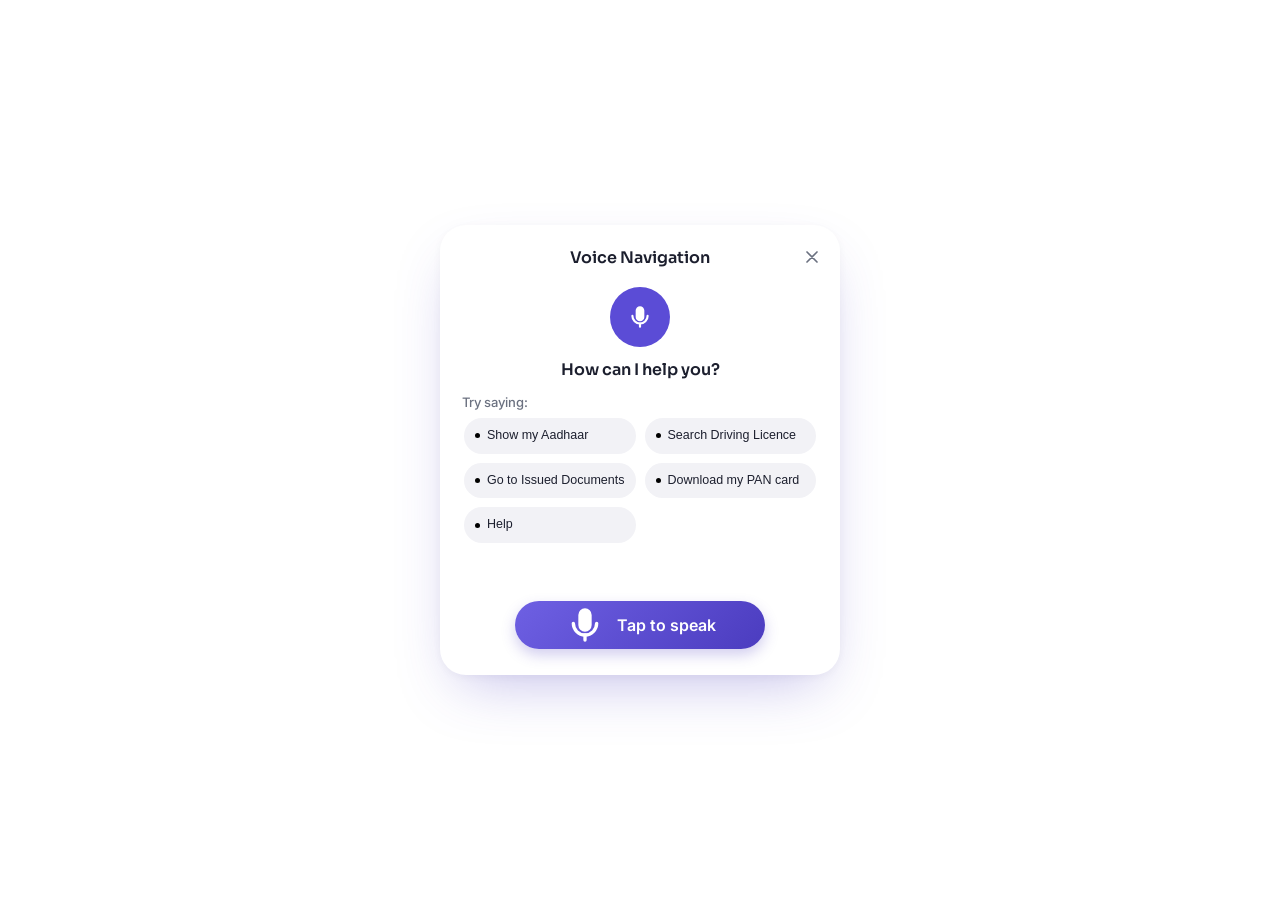
==== commit 715085fa: "speech function removed" ====
--- a/voice-ui/index.html
+++ b/voice-ui/index.html
@@ -16,15 +16,15 @@
     <!-- IDLE -->
 <div class="panel flex-col items-center text-center" id="panel-idle">
   <div class="card-header w-full flex items-center justify-center mb-16px">
-    <span class="card-title font-600-16px">Voice Navigation</span>
+    <span class="card-title font-600-19px">Voice Navigation</span>
     <button class="close-btn border-0 bg-transparent cursor-pointer p-0" aria-label="Close" id="closeBtn">
-      <svg viewBox="0 0 24 24" fill="none" stroke="currentColor" stroke-width="2" stroke-linecap="round" stroke-linejoin="round" class="w-20px h-20px text-ink-500">
+      <svg viewBox="0 0 24 24" fill="black" stroke="currentColor" stroke-width="2" stroke-linecap="round" stroke-linejoin="round" class="w-20px h-20px text-ink-500">
         <path d="M18 6 6 18M6 6l12 12"/>
       </svg>
     </button>
   </div>
   <div class="flex-center rounded-full bg-purple-600 w-72px h-72px mb-16px" aria-hidden="true">
-    <svg viewBox="0 0 24 24" fill="none" stroke="white" stroke-width="2" stroke-linecap="round" stroke-linejoin="round" class="w-30px h-30px">
+    <svg viewBox="0 0 24 24" fill="none" stroke="white" stroke-width="2" stroke-linecap="round" stroke-linejoin="round" class="mic-icon">
       <path d="M12 15a3 3 0 0 0 3-3V6a3 3 0 0 0-6 0v6a3 3 0 0 0 3 3Z"/>
       <path d="M19 11a7 7 0 0 1-14 0"/><path d="M12 18v3"/>
     </svg>
@@ -47,7 +47,7 @@
   </div>
   <button class="speak-btn" id="micAvatar" type="button">
     <svg viewBox="0 0 24 24" fill="none" stroke="white" stroke-width="2" stroke-linecap="round" stroke-linejoin="round" class="mic-icon">
-      <path d="M12 15a3 3 0 0 0 3-3V6a3 3 0 0 0-6 0v6a3 3 0 0 0 3 3Z"/>
+      <path d="M12 15a3 3 0 0 0 3-3V6a3 3 0 0 0-6 0v6a3 3 0 0 0 3 3Z" fill="white"/>
       <path d="M19 11a7 7 0 0 1-14 0"/><path d="M12 18v3"/>
     </svg>
     <span>Tap to speak</span>
@@ -56,27 +56,27 @@
     <!-- LISTENING -->
     <div class="panel" id="panel-listening" hidden>
       <div class="card-header"><span class="card-title">Voice Navigation</span>
-        <button class="close-btn border-0 bg-transparent cursor-pointer p-0" aria-label="Close" id="closeBtn2"><svg viewBox="0 0 24 24" fill="none" stroke="currentColor" stroke-width="2" stroke-linecap="round" stroke-linejoin="round" class="w-20px h-20px text-ink-500"><path d="M18 6 6 18M6 6l12 12"/></svg></button>
+        <button class="close-btn border-0 bg-transparent cursor-pointer p-0" aria-label="Close" id="closeBtn2"><svg viewBox="0 0 24 24" fill="black" stroke="currentColor" stroke-width="2" stroke-linecap="round" stroke-linejoin="round" class="w-20px h-20px text-ink-500"><path d="M18 6 6 18M6 6l12 12"/></svg></button>
       </div>
       <div class="sonar relative flex items-center justify-center" id="sonar">
         <div class="sonar-ring absolute rounded-full bg-purple-400 inset-0 r1"></div>
         <div class="sonar-ring absolute rounded-full bg-purple-400 inset-0 r2"></div>
         <div class="sonar-ring absolute rounded-full bg-purple-400 inset-0 r3"></div>
         <div class="mic-core relative rounded-full bg-gradient-purple flex-center shadow-avatar">
-          <svg viewBox="0 0 24 24" fill="none" stroke="white" stroke-width="2" stroke-linecap="round" stroke-linejoin="round"><path d="M12 15a3 3 0 0 0 3-3V6a3 3 0 0 0-6 0v6a3 3 0 0 0 3 3Z"/><path d="M19 11a7 7 0 0 1-14 0M12 18v3"/></svg>
+          <svg viewBox="0 0 24 24" class="mic-icon" fill="none" stroke="white" stroke-width="2" stroke-linecap="round" stroke-linejoin="round"><path d="M12 15a3 3 0 0 0 3-3V6a3 3 0 0 0-6 0v6a3 3 0 0 0 3 3Z" fill="white"/><path d="M19 11a7 7 0 0 1-14 0M12 18v3"/></svg>
         </div>
       </div>
       <h2 class="heading">Listening...</h2>
       <p class="sub-text" id="listeningSub">Please say a command</p>
       <button class="cancel-btn flex items-center gap-7px rounded-full-lg border-1-5px cursor-pointer transition-btn" id="cancelBtn">
-        <svg viewBox="0 0 24 24" fill="none" stroke="currentColor" stroke-width="2" stroke-linecap="round" class="w-14px h-14px"><path d="M18 6 6 18M6 6l12 12"/></svg>Cancel
+        <svg viewBox="0 0 24 24" fill="black" stroke="currentColor" stroke-width="2" stroke-linecap="round" class="w-14px h-14px" ><path d="M18 6 6 18M6 6l12 12"/></svg>Cancel
       </button>
     </div>
 
     <!-- YOU SAID -->
     <div class="panel" id="panel-verification" hidden>
       <div class="card-header"><span class="card-title">Voice Navigation</span>
-        <button class="close-btn border-0 bg-transparent cursor-pointer p-0" aria-label="Close" id="closeBtn3"><svg viewBox="0 0 24 24" fill="none" stroke="currentColor" stroke-width="2" stroke-linecap="round" stroke-linejoin="round" class="w-20px h-20px text-ink-500"><path d="M18 6 6 18M6 6l12 12"/></svg></button>
+        <button class="close-btn border-0 bg-transparent cursor-pointer p-0" aria-label="Close" id="closeBtn3"><svg viewBox="0 0 24 24" fill="black" stroke="currentColor" stroke-width="2" stroke-linecap="round" stroke-linejoin="round" class="w-20px h-20px text-ink-500"><path d="M18 6 6 18M6 6l12 12"/></svg></button>
       </div>
       <span class="verify-label">You said:</span>
       <p class="verify-text" id="verifyText">Show my Aadhaar</p>
@@ -93,8 +93,10 @@
 
     <!-- RESULT -->
     <div class="panel" id="panel-result" hidden>
-      <div class="card-header"><span class="card-title">Voice Navigation</span>
-        <button class="close-btn border-0 bg-transparent cursor-pointer p-0" aria-label="Close" id="closeBtn4"><svg viewBox="0 0 24 24" fill="none" stroke="currentColor" stroke-width="2" stroke-linecap="round" stroke-linejoin="round" class="w-20px h-20px text-ink-500"><path d="M18 6 6 18M6 6l12 12"/></svg></button>
+      <div>
+        <button class="close-btn border-0 bg-transparent cursor-pointer p-0" aria-label="Close" id="closeBtn4">
+          <svg viewBox="0 0 24 24" fill="black" stroke="currentColor" stroke-width="2" stroke-linecap="round" stroke-linejoin="round" class="w-20px h-20px text-ink-500">
+            <path d="M18 6 6 18M6 6l12 12"/></svg></button>
       </div>
       <div class="result-icon-wrapper flex items-center justify-center rounded-full">
         <svg viewBox="0 0 24 24" fill="none" stroke="currentColor" stroke-width="1.5" stroke-linecap="round" stroke-linejoin="round">
@@ -114,6 +116,5 @@
   </div>
 </div>
 <script src="script.js"></script>
-<script src="speech.js"></script>
 </body>
 </html>
--- a/voice-ui/style.css
+++ b/voice-ui/style.css
@@ -16,7 +16,7 @@
 .speak-btn { width: 210px; height: 52px; display: flex; align-items: center; justify-content: center; gap: 12px; border: none; border-radius: 999px;
  background: linear-gradient( 135deg, #6E60E3, #4B3CBF);color: white;font-family: 'Inter', sans-serif;font-size: 16px;font-weight: 600;cursor: pointer; box-shadow: 0 6px 14px rgba(75, 60, 191, 0.25);
 transition: transform 0.15s ease,box-shadow 0.15s ease;}
-.mic-icon {width: 24px;height: 24px;flex-shrink: 0;}
+.mic-icon {width: 40px;height: 40px;flex-shrink: 0;}
 .speak-btn:hover {transform: translateY(-1px);box-shadow: 0 8px 18px rgba(75, 60, 191, 0.3);}
 .speak-btn:active {transform: scale(0.97);}
 .grid-cols-2 { grid-template-columns: 1fr 1fr; }
@@ -50,7 +50,6 @@
 .bg-purple-400 { background: var(--purple-400); }
 .bg-purple-600 { background: var(--purple-600); color: var(--purple-600);}
 .bg-gradient-purple { background: linear-gradient(160deg, var(--purple-500), var(--purple-700)); }
-/* .bg-gradient-top-purple { background: linear-gradient(90deg, var(--purple-500), var(--purple-400) 60%, var(--purple-100)); } */
 .bg-transparent { background: transparent; }
 .font-12-5px { font-size: 12.5px; }
 .font-13px { font-size: 13px; }
@@ -67,7 +66,7 @@
 .try-label { display: block; width: 100%; text-align: left; }
 .transition-all { transition: background .15s ease, border-color .15s ease, transform .1s ease; }
 .transition-btn { transition: border-color .15s ease, background .15s ease; }
-.animate-bounce { animation: bounce 0.6s ease-in-out infinite; }
+.animate-bounce { animation: 0.6s ease-in-out infinite; }
 .shrink-0 { flex-shrink: 0; }
 body { margin: 0; display: flex; align-items: center; justify-content: center; font-family: 'Inter', system-ui, sans-serif; }
 .panel { animation: panel-in .32s cubic-bezier(.2, .7, .3, 1);}
@@ -95,7 +94,7 @@
   50% { transform: scaleY(1); opacity: 1; }}
 .card { padding: 22px 22px 26px; overflow: hidden; position: relative; }
 .card-header { z-index: 1; }
-.close-btn {  position: absolute; top: 18px; right: 18px; width: 24px; height: 24px; display: flex;align-items: center;justify-content: flex-end; margin: 0;padding: 0; border: none;background: transparent;cursor: pointer; z-index: 10;border-radius: 6px;transition: background-color 0.15s ease, color 0.15s ease;}
+.close-btn {  position: absolute; top: 18px; right: 18px; width: 24px; height: 24px; display: flex;align-items: center;justify-content: flex-end; margin: 0;padding: 0; border: none;background: transparent;cursor: pointer; z-index: 10;border-radius: 6px;transition:0.15s ease, color 0.15s ease;}
 .close-btn:hover {  background-color: var(--purple-050); color: var(--ink-900);}
 .close-btn:focus-visible { outline: 2px solid var(--purple-500); outline-offset: 2px;}
 .verify-label { display: block; letter-spacing: 0.06em; }
@@ -142,7 +141,7 @@
 .sonar::after  { inset: 24px; background: rgba(138,126,235,.22); }
 .sonar-ring { z-index: 1; opacity: 0; }
 .sonar .mic-core { width: 92px; height: 92px; z-index: 2; }
-.sonar .mic-core svg { width: 36px; height: 36px; }
+.sonar { width: 36px; height: 36px; }
 .sub-text   { margin: 4px 0 0; font-size: 14px; color: var(--ink-500); }
 .cancel-btn { margin-top: auto; height: 42px; padding: 0 28px; background: #fff; font: 600 14px 'Inter', sans-serif; color: var(--ink-900); }
 .verify-label { margin: 26px 0 10px; font: 600 15px 'Inter', sans-serif; color: var(--ink-900); text-transform: none; letter-spacing: 0; }
@@ -155,8 +154,6 @@
 .verify-btn      { flex: 1; height: 46px; padding: 0; border-radius: 10px; font: 600 14px 'Inter', sans-serif; }
 .verify-retry    { background: #fff; color: var(--ink-900); }
 .verify-continue { background: linear-gradient(160deg, var(--purple-500), var(--purple-700)); }
-.result-icon-wrapper { width: 112px; height: 112px; margin: 0 0 20px; background: #DDF4E8; color: var(--ink-900); }
-.result-icon-wrapper svg { width: 48px; height: 48px; }
 .result-command { margin: 0 0 12px; font: 600 22px/1.3 'Sora', sans-serif; color: var(--ink-900); white-space: pre-line; }
 .result-sub     { margin: 0 0 16px; font-size: 14px; color: var(--ink-500); }
 .loader-dot     { width: 8px; height: 8px; border-radius: 50%; background: var(--purple-400); opacity: 1; }
@@ -164,4 +161,26 @@
 #panel-result.is-error .result-icon-wrapper { background: #FDECEC; box-shadow: none; }
 #panel-result.is-error .badge { fill: #E5484D; }
 #panel-result.is-error .result-sub,
-#panel-result.is-error .loader-dots { display: none; }+#panel-result.is-error .loader-dots { display: none; }
+.panel { padding-top: 40px; }
+#panel-idle > .rounded-full { width: 60px; height: 60px; margin-bottom: 12px; }
+#panel-idle > .rounded-full svg { width: 26px; height: 26px; }
+#panel-idle > .rounded-full svg path:first-child { fill: #fff; }
+#panel-idle .heading { margin: 0 0 14px; }
+#panel-idle .try-label { margin-bottom: 8px; }
+#panel-idle .chip-grid { margin-bottom: 14px; }
+#panel-idle .speak-btn { height: 48px; }
+.sonar { width: 170px; height: 170px; margin: 4px 0 14px; }
+.sonar .mic-core { width: 84px; height: 84px; }
+.verify-label { margin-top: 18px; }
+.result-icon-wrapper { width: 100px; height: 100px; margin-bottom: 16px; }
+.loader-dot { animation: dot-fade 1.2s ease-in-out infinite; }
+@keyframes dot-fade {
+  0%, 100% { opacity: .25; transform: scale(.75); }
+  50%      { opacity: 1;   transform: scale(1); }
+}
+
+.result-icon-wrapper { width: 160px; height: 160px; margin: 0 0 22px;background: #DDF4E8; color: var(--ink-900); }
+.result-icon-wrapper svg { width: 65px; height: 65px; }
+.result-command { margin: 0 0 30px; font: 700 20px/1.75 'Inter', sans-serif; color: var(--ink-900); white-space: pre-line; }
+.result-sub     { margin: 0 0 30px; font: 500 14px 'Inter', sans-serif; color: var(--ink-900); }
